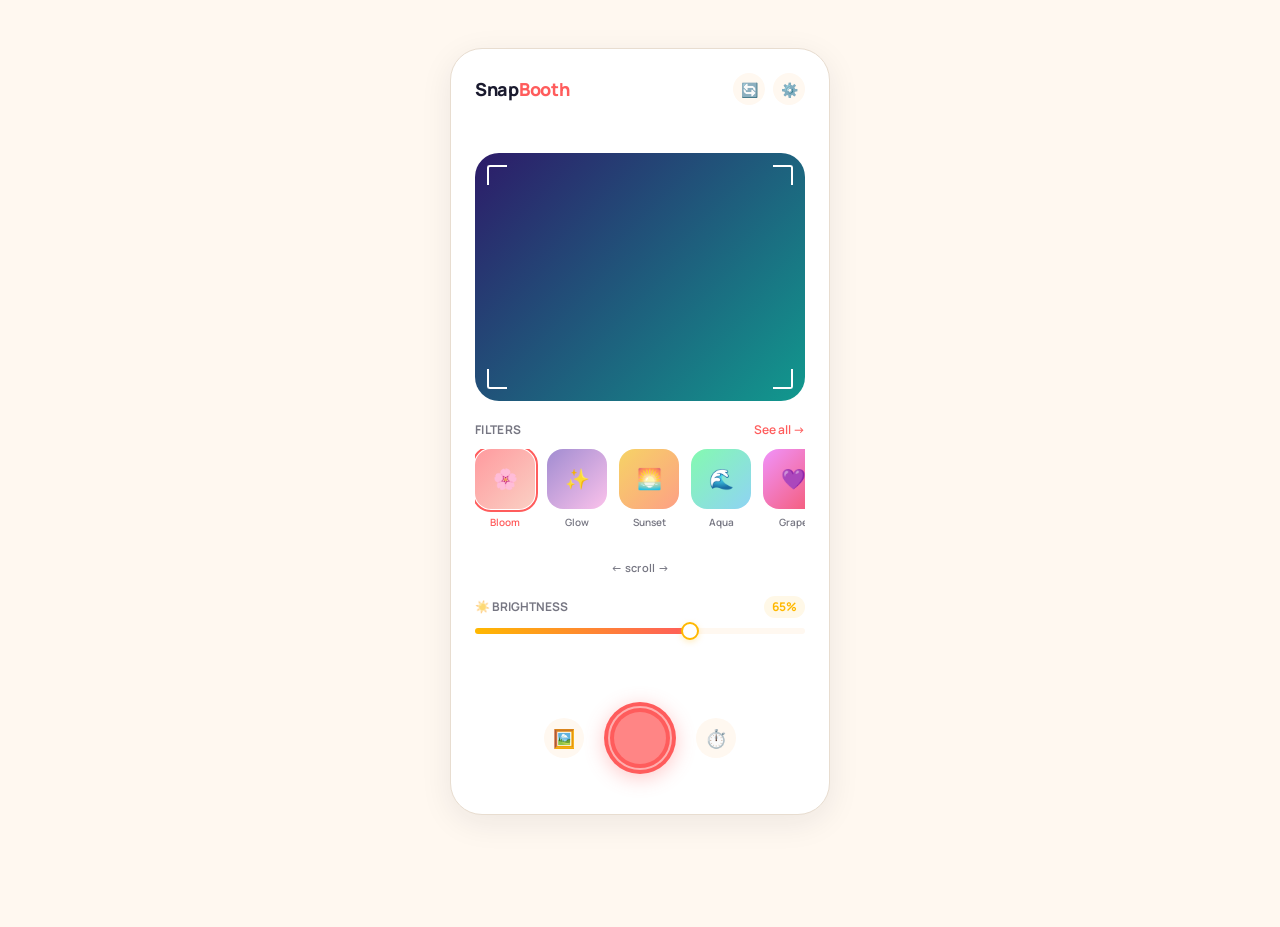
==== index.html @ e552dee5 "first commit" ====
<!doctype html>
<html lang="en">
  <head>
    <meta charset="UTF-8" />
    <meta name="viewport" content="width=device-width, initial-scale=1.0" />
    <title>📸 SnapBooth — Design Spec Sheet</title>
    <link
      href="https://fonts.googleapis.com/css2?family=Manrope:wght@400;500;600;700;800&display=swap"
      rel="stylesheet"
    />
    <link rel="stylesheet" href="photobooth-spec.css" />
  </head>
  <!-- ═══════════════════════════════════════
     SECTION 1 — ANNOTATED MOCKUP
════════════════════════════════════════ -->
<section class="section">

  <div class="mockup-wrap">

    <!-- MOCKUP FRAME -->
    <div class="mockup-frame">

      <!-- App Header -->
      <div class="app-header ann">
        <div class="app-logo">Snap<span>Booth</span></div>
        <div class="app-header-icons">
          <div class="icon-btn">🔄</div>
          <div class="icon-btn">⚙️</div>
        </div>
      </div>

      <div class="spacer-28"></div>

      <!-- Camera Preview -->
      <div class="camera-preview ann">
        <video id="webcam" autoplay playsinline></video>
        <div class="corner tl"></div>
        <div class="corner tr"></div>
        <div class="corner bl"></div>
        <div class="corner br"></div>
      </div>

      <!-- Filter Row -->
      <div class="filter-label-row ann">
        <span>FILTERS</span>
        <a>See all →</a>
      </div>
      <div class="filter-scroll">
        <div class="filter-thumb active filter-thumb--first">
          <div class="filter-thumb-img ft-1">
            <div class="inner">🌸</div>
          </div>
          <div class="filter-thumb-name">Bloom</div>
          <div class="chip coral-chip chip-thumb-size">60×60px</div>
        </div>
        <div class="filter-thumb">
          <div class="filter-thumb-img ft-2"><div class="inner">✨</div></div>
          <div class="filter-thumb-name">Glow</div>
        </div>
        <div class="filter-thumb">
          <div class="filter-thumb-img ft-3"><div class="inner">🌅</div></div>
          <div class="filter-thumb-name">Sunset</div>
        </div>
        <div class="filter-thumb">
          <div class="filter-thumb-img ft-4"><div class="inner">🌊</div></div>
          <div class="filter-thumb-name">Aqua</div>
        </div>
        <div class="filter-thumb">
          <div class="filter-thumb-img ft-5"><div class="inner">💜</div></div>
          <div class="filter-thumb-name">Grape</div>
        </div>
        <div class="filter-thumb">
          <div class="filter-thumb-img ft-6"><div class="inner">🧊</div></div>
          <div class="filter-thumb-name">Ice</div>
        </div>
      </div>
      <div class="scroll-hint">← scroll →</div>

      <div class="spacer-20"></div>

      <!-- Brightness Slider -->
      <div class="slider-section ann">
        <div class="slider-header">
          <span>☀️ BRIGHTNESS</span>
          <span class="value">65%</span>
        </div>
        <div class="slider-track ann">
          <div class="slider-fill"></div>
          <div class="slider-thumb"></div>
        </div>
      </div>

      <div class="spacer-36"></div>

      <!-- Shutter Row -->
      <div class="shutter-row ann">
        <div class="shutter-side-btn shutter-side-btn--annotated">
          🖼️
        </div>
        <div class="shutter-btn ann">
          <div class="shutter-btn-inner"></div>
        </div>
        <div class="shutter-side-btn">⏱️</div>
      </div>

      <div class="spacer-16"></div>

    </div>
  <body>
<script src="./index.js"></script>
  </body>
</html>
---- photobooth-spec.css ----
/* ═══════════════════════════════════════════
   SnapBooth — Design Spec Sheet
   styles.css
════════════════════════════════════════════ */

/* ── Reset ───────────────────────────────── */
*,
*::before,
*::after {
  box-sizing: border-box;
  margin: 0;
  padding: 0;
}

/* ── Design tokens ───────────────────────── */
:root {
  --coral: #ff5c5c;
  --amber: #ffb800;
  --mint: #3ddba6;
  --lavender: #c9aaff;
  --ink: #1a1a2e;
  --ink-60: #1a1a2e99;
  --canvas: #fff8f0;
  --white: #ffffff;
  --card-bg: #ffffff;
  --rule: #e8ddd0;

  --r-sm: 8px;
  --r-md: 16px;
  --r-lg: 24px;
  --r-xl: 32px;
  --r-pill: 999px;

  --font: "Manrope", sans-serif;
}

/* ── Base ────────────────────────────────── */
body {
  font-family: var(--font);
  background: var(--canvas);
  color: var(--ink);
  padding: 48px 32px;
  line-height: 1.5;
}

/* ══════════════════════════════════════════
   PAGE HEADER
══════════════════════════════════════════ */
.page-header {
  display: flex;
  align-items: flex-start;
  justify-content: space-between;
  flex-wrap: wrap;
  gap: 16px;
  margin-bottom: 56px;
  padding-bottom: 32px;
  border-bottom: 2px solid var(--rule);
}

.page-header h1 {
  font-size: 36px;
  font-weight: 800;
  letter-spacing: -0.5px;
  line-height: 1.15;
}

.page-header h1 span {
  color: var(--coral);
}

.page-header p {
  font-size: 14px;
  color: var(--ink-60);
  margin-top: 6px;
  max-width: 340px;
}

/* Badges */
.badge-row {
  display: flex;
  gap: 8px;
  flex-wrap: wrap;
  align-items: center;
}

.badge {
  font-size: 11px;
  font-weight: 700;
  letter-spacing: 0.5px;
  text-transform: uppercase;
  padding: 5px 12px;
  border-radius: var(--r-pill);
  background: var(--ink);
  color: var(--white);
}

.badge.coral {
  background: var(--coral);
}
.badge.mint {
  background: var(--mint);
  color: var(--ink);
}

/* ══════════════════════════════════════════
   SECTION LAYOUT
══════════════════════════════════════════ */
.section {
  margin-bottom: 64px;
}

.section-title {
  font-size: 11px;
  font-weight: 700;
  letter-spacing: 1.5px;
  text-transform: uppercase;
  color: var(--coral);
  margin-bottom: 24px;
  display: flex;
  align-items: center;
  gap: 10px;
}

.section-title::after {
  content: "";
  flex: 1;
  height: 1px;
  background: var(--rule);
}

/* Panel card */
.panel {
  background: var(--card-bg);
  border-radius: var(--r-lg);
  border: 1.5px solid var(--rule);
  padding: 28px 32px;
}

/* ══════════════════════════════════════════
   SECTION 1 — MOCKUP
══════════════════════════════════════════ */
.mockup-wrap {
  display: flex;
  gap: 40px;
  justify-content: center;
  align-items: center;
  flex-wrap: wrap;
}

.mockup-frame {
  background: var(--white);
  border-radius: var(--r-xl);
  border: 1.5px solid var(--rule);
  padding: 24px;
  width: 380px;
  flex-shrink: 0;
  position: relative;
  box-shadow: 0 8px 32px #1a1a2e14;
}

/* Chip positioning helpers on mockup-frame */
.mockup-frame > .chip-frame-padding {
  position: absolute;
  top: 10px;
  left: -70px;
}

.mockup-frame > .chip-frame-width {
  position: absolute;
  top: 10px;
  right: -82px;
}

/* ── App header bar ──────────────────────── */
.app-header {
  display: flex;
  justify-content: space-between;
  align-items: center;
  margin-bottom: 20px;
  position: relative;
}

.app-logo {
  font-size: 18px;
  font-weight: 800;
  color: var(--ink);
  letter-spacing: -0.3px;
}

.app-logo span {
  color: var(--coral);
}

.app-header-icons {
  display: flex;
  gap: 8px;
}

.icon-btn {
  width: 32px;
  height: 32px;
  border-radius: var(--r-pill);
  background: var(--canvas);
  display: flex;
  align-items: center;
  justify-content: center;
  font-size: 14px;
  cursor: pointer;
}
.icon-btn :active {
  transition: 0.2s;
}
.chip-header-font {
  position: absolute;
  bottom: -22px;
  left: 0;
}

.chip-header-icon {
  position: absolute;
  bottom: -22px;
  right: 0;
}

/* Spacer */
.spacer-28 {
  height: 28px;
}
.spacer-14 {
  height: 14px;
}
.spacer-20 {
  height: 20px;
}
.spacer-36 {
  height: 36px;
}
.spacer-16 {
  height: 16px;
}
.spacer-12 {
  height: 12px;
}

/* ── Camera preview ──────────────────────── */
.camera-preview {
  width: 100%;
  aspect-ratio: 4/3;
  border-radius: var(--r-lg);
  background: linear-gradient(135deg, #2d1b69 0%, #11998e 100%);
  position: relative;
  overflow: hidden;
  margin-bottom: 20px;
}
.camera-preview video {
  width: 100%;
  height: 100%;
  object-fit: cover;
  transform: scaleX(-1);
}
.camera-preview-inner {
  position: absolute;
  inset: 0;
  display: flex;
  align-items: center;
  justify-content: center;
  flex-direction: column;
  gap: 8px;
}

.camera-icon {
  font-size: 40px;
  opacity: 0.6;
}

.camera-label {
  font-size: 12px;
  font-weight: 600;
  color: rgba(255, 255, 255, 0.5);
  letter-spacing: 0.5px;
}

/* Corner guides */
.corner {
  position: absolute;
  width: 20px;
  height: 20px;
}

.corner.tl {
  top: 12px;
  left: 12px;
  border-top: 2px solid #fff;
  border-left: 2px solid #fff;
  border-radius: 3px 0 0 0;
}

.corner.tr {
  top: 12px;
  right: 12px;
  border-top: 2px solid #fff;
  border-right: 2px solid #fff;
  border-radius: 0 3px 0 0;
}

.corner.bl {
  bottom: 12px;
  left: 12px;
  border-bottom: 2px solid #fff;
  border-left: 2px solid #fff;
  border-radius: 0 0 0 3px;
}

.corner.br {
  bottom: 12px;
  right: 12px;
  border-bottom: 2px solid #fff;
  border-right: 2px solid #fff;
  border-radius: 0 0 3px 0;
}

/* Camera preview annotation chips */
.chip-preview-radius {
  position: absolute;
  bottom: 10px;
  left: 10px;
}

.chip-preview-ratio {
  position: absolute;
  top: 10px;
  right: 10px;
}

/* ── Filter row ──────────────────────────── */
.filter-label-row {
  display: flex;
  justify-content: space-between;
  align-items: center;
  margin-bottom: 10px;
  position: relative;
}

.filter-label-row span {
  font-size: 12px;
  font-weight: 700;
  color: var(--ink-60);
  letter-spacing: 0.3px;
}

.filter-label-row a {
  font-size: 12px;
  font-weight: 600;
  color: var(--coral);
}

.chip-filter-gap {
  position: absolute;
  bottom: -20px;
  left: 0;
}

.filter-scroll {
  display: flex;
  gap: 12px;
  overflow-x: auto;
  padding-bottom: 6px;
  margin-bottom: 24px;
  scrollbar-width: none;
  position: relative;
}

.filter-scroll::-webkit-scrollbar {
  display: none;
}

.filter-thumb {
  flex-shrink: 0;
  width: 60px;
  display: flex;
  flex-direction: column;
  align-items: center;
  gap: 6px;
  cursor: pointer;
  transition: all 0.2s;
}

.filter-thumb-img {
  width: 60px;
  height: 60px;
  border-radius: var(--r-md, 12px);
  position: relative;
  overflow: hidden;
  background: #e8e5e0;
  transition: all 0.2s;
}

.filter-thumb-img .inner {
  position: absolute;
  inset: 0;
  display: flex;
  align-items: center;
  justify-content: center;
  font-size: 20px;
}

.filter-thumb-name {
  font-size: 10px;
  font-weight: 600;
  color: var(--ink-60, #888);
  text-align: center;
}
.filter-thumb.active .filter-thumb-img {
  outline: 2.5px solid var(--coral, #ff5a5f);
  outline-offset: 1px;
}

.filter-thumb.active .filter-thumb-name {
  color: var(--coral, #ff5a5f);
}

/* Filter gradients */
.ft-1 {
  background: linear-gradient(135deg, #ff9a9e, #fad0c4);
}
.ft-2 {
  background: linear-gradient(135deg, #a18cd1, #fbc2eb);
}
.ft-3 {
  background: linear-gradient(135deg, #f6d365, #fda085);
}
.ft-4 {
  background: linear-gradient(135deg, #84fab0, #8fd3f4);
}
.ft-5 {
  background: linear-gradient(135deg, #f093fb, #f5576c);
}
.ft-6 {
  background: linear-gradient(135deg, #4facfe, #00f2fe);
}

/* First thumb size chip */
.filter-thumb--first {
  position: relative;
}

.chip-thumb-size {
  position: absolute;
  top: -26px;
  left: 50%;
  transform: translateX(-50%);
}

/* Scroll hint */
.scroll-hint {
  text-align: center;
  font-size: 11px;
  font-weight: 600;
  color: var(--ink-60);
  margin-top: 8px;
  letter-spacing: 0.3px;
}

/* ── Brightness slider ───────────────────── */
.slider-section {
  margin-bottom: 24px;
  position: relative;
}

.slider-header {
  display: flex;
  justify-content: space-between;
  align-items: center;
  margin-bottom: 10px;
}

.slider-header span {
  font-size: 12px;
  font-weight: 700;
  color: var(--ink-60);
}

.slider-header .value {
  font-size: 12px;
  font-weight: 700;
  color: var(--amber);
  background: #fff8e7;
  padding: 2px 8px;
  border-radius: var(--r-pill);
}

.slider-track {
  width: 100%;
  height: 6px;
  background: var(--canvas);
  border-radius: var(--r-pill);
  position: relative;
}

.slider-fill {
  position: absolute;
  left: 0;
  top: 0;
  bottom: 0;
  width: 65%;
  background: linear-gradient(90deg, var(--amber), var(--coral));
  border-radius: var(--r-pill);
}

.slider-thumb {
  position: absolute;
  top: 50%;
  left: 65%;
  transform: translate(-50%, -50%);
  width: 18px;
  height: 18px;
  background: var(--white);
  border: 2.5px solid var(--amber);
  border-radius: 50%;
  box-shadow: 0 2px 6px #ffb80040;
}

.chip-slider-track {
  position: absolute;
  bottom: -24px;
  left: 50%;
  transform: translateX(-50%);
}

.chip-slider-thumb {
  position: absolute;
  right: 0;
  bottom: -20px;
}

/* ── Shutter row ─────────────────────────── */
.shutter-row {
  display: flex;
  align-items: center;
  justify-content: center;
  gap: 20px;
  padding-top: 8px;
  position: relative;
}

.shutter-side-btn {
  width: 40px;
  height: 40px;
  border-radius: var(--r-pill);
  background: var(--canvas);
  display: flex;
  align-items: center;
  justify-content: center;
  font-size: 18px;
}

.shutter-side-btn--annotated {
  position: relative;
}

.chip-side-btn-size {
  position: absolute;
  bottom: -22px;
  left: 50%;
  transform: translateX(-50%);
}

.shutter-btn {
  width: 72px;
  height: 72px;
  border-radius: 50%;
  background: var(--coral);
  display: flex;
  align-items: center;
  justify-content: center;
  box-shadow: 0 4px 20px #ff5c5c55;
  position: relative;
}

.shutter-btn::after {
  content: "";
  position: absolute;
  inset: 4px;
  border-radius: 50%;
  border: 2.5px solid rgba(255, 255, 255, 0.5);
}

.shutter-btn-inner {
  width: 52px;
  height: 52px;
  border-radius: 50%;
  background: var(--white);
  opacity: 0.25;
}

.chip-shutter-size {
  position: absolute;
  top: -30px;
  left: 50%;
  transform: translateX(-50%);
}

.chip-shutter-shadow {
  position: absolute;
  bottom: -24px;
  left: 50%;
  transform: translateX(-50%);
}

/* ══════════════════════════════════════════
   ANNOTATION CHIPS
══════════════════════════════════════════ */
.chip {
  position: absolute;
  background: var(--ink);
  color: var(--white);
  font-family: "Manrope", monospace;
  font-size: 10px;
  font-weight: 700;
  padding: 3px 7px;
  border-radius: 4px;
  white-space: nowrap;
  z-index: 10;
  line-height: 1.4;
}

.chip::before {
  content: "";
  position: absolute;
  width: 6px;
  height: 6px;
  border-radius: 50%;
  background: var(--coral);
}

/* Chip directional variants */
.chip.r {
  left: calc(100% + 8px);
  top: 50%;
  transform: translateY(-50%);
}
.chip.r::before {
  left: -11px;
  top: 50%;
  transform: translateY(-50%);
}

.chip.l {
  right: calc(100% + 8px);
  top: 50%;
  transform: translateY(-50%);
}
.chip.l::before {
  right: -11px;
  top: 50%;
  transform: translateY(-50%);
}

.chip.b {
  top: calc(100% + 8px);
  left: 50%;
  transform: translateX(-50%);
}
.chip.b::before {
  top: -11px;
  left: 50%;
  transform: translateX(-50%);
}

.chip.t {
  bottom: calc(100% + 8px);
  left: 50%;
  transform: translateX(-50%);
}
.chip.t::before {
  bottom: -11px;
  left: 50%;
  transform: translateX(-50%);
}

/* Chip colour variants */
.chip.amber {
  background: var(--amber);
  color: var(--ink);
}
.chip.amber::before {
  background: var(--amber);
}
.chip.mint {
  background: var(--mint);
  color: var(--ink);
}
.chip.mint::before {
  background: var(--mint);
}
.chip.lav {
  background: var(--lavender);
  color: var(--ink);
}
.chip.lav::before {
  background: var(--lavender);
}
.chip.coral-chip {
  background: var(--coral);
}
.chip.coral-chip::before {
  background: var(--coral);
}

/* Positioning helper */
.ann {
  position: relative;
}

/* ── Chip key legend ─────────────────────── */
.chip-key {
  display: flex;
  flex-wrap: wrap;
  gap: 10px;
  margin-top: 24px;
}

.chip-key-item {
  display: flex;
  align-items: center;
  gap: 6px;
  font-size: 11px;
  font-weight: 600;
  color: var(--ink-60);
}

.dot {
  width: 10px;
  height: 10px;
  border-radius: 50%;
}

.dot.ink {
  background: var(--ink);
}
.dot.amber {
  background: var(--amber);
}
.dot.mint {
  background: var(--mint);
}
.dot.lav {
  background: var(--lavender);
}
.dot.coral {
  background: var(--coral);
}

/* ── Quick-sizes panel ───────────────────── */
.quick-sizes {
  max-width: 260px;
}

.quick-sizes-title {
  font-size: 11px;
  font-weight: 700;
  text-transform: uppercase;
  letter-spacing: 0.8px;
  color: var(--ink-60);
  margin-bottom: 12px;
}

.quick-sizes-list {
  display: flex;
  flex-direction: column;
  gap: 8px;
}

/* ══════════════════════════════════════════
   SECTION 2 — COLORS
══════════════════════════════════════════ */
.swatches {
  display: flex;
  flex-wrap: wrap;
  gap: 16px;
}

.swatch-card {
  width: 160px;
  border-radius: var(--r-md);
  border: 1.5px solid var(--rule);
  overflow: hidden;
}

.swatch-color {
  height: 64px;
}

.swatch-color--white {
  border-bottom: 1.5px solid var(--rule);
}

.swatch-info {
  padding: 10px 12px;
}

.swatch-hex {
  font-size: 13px;
  font-weight: 700;
  font-family: monospace;
  color: var(--ink);
  display: block;
  margin-bottom: 4px;
}

.swatch-role {
  font-size: 11px;
  font-weight: 500;
  color: var(--ink-60);
  line-height: 1.4;
}

/* ══════════════════════════════════════════
   SECTION 3 — TYPOGRAPHY
══════════════════════════════════════════ */
.type-rows {
  display: flex;
  flex-direction: column;
  gap: 0;
}

.type-row {
  display: grid;
  grid-template-columns: 200px 1fr 80px 80px;
  align-items: center;
  gap: 16px;
  padding: 14px 0;
  border-bottom: 1px solid var(--rule);
}

.type-row:last-child {
  border-bottom: none;
}

.type-label {
  font-size: 11px;
  font-weight: 700;
  color: var(--ink-60);
  text-transform: uppercase;
  letter-spacing: 0.8px;
}

.type-preview {
  /* each row's preview text is styled inline per specimen */
}

.type-size {
  font-size: 12px;
  font-weight: 700;
  color: var(--coral);
  font-family: monospace;
}

.type-weight {
  font-size: 12px;
  font-weight: 600;
  color: var(--ink-60);
  font-family: monospace;
}

/* Specimen helpers */
.spec-app-name {
  font-family: var(--font);
  font-size: 24px;
  font-weight: 800;
  color: var(--ink);
  line-height: 1.2;
  margin-top: 4px;
}

.spec-section-heading {
  font-family: var(--font);
  font-size: 18px;
  font-weight: 800;
  color: var(--ink);
  margin-top: 4px;
}

.spec-row-label {
  font-family: var(--font);
  font-size: 12px;
  font-weight: 700;
  letter-spacing: 0.3px;
  color: var(--ink-60);
  margin-top: 4px;
  text-transform: uppercase;
}

.spec-thumb-name {
  font-family: var(--font);
  font-size: 10px;
  font-weight: 600;
  color: var(--ink-60);
  margin-top: 4px;
}

.spec-value-chip {
  font-family: var(--font);
  font-size: 12px;
  font-weight: 700;
  color: #a07000;
  background: #fff8e7;
  display: inline-block;
  padding: 2px 8px;
  border-radius: var(--r-pill);
  margin-top: 4px;
}

.spec-body {
  font-family: var(--font);
  font-size: 13px;
  font-weight: 500;
  color: var(--ink-60);
  margin-top: 4px;
}

.spec-section-label {
  font-family: var(--font);
  font-size: 11px;
  font-weight: 700;
  letter-spacing: 1.5px;
  text-transform: uppercase;
  color: var(--coral);
  margin-top: 4px;
}

/* ══════════════════════════════════════════
   SECTION 4 — SPACING & SIZES
══════════════════════════════════════════ */
.spacing-grid {
  display: grid;
  grid-template-columns: 1fr 1fr;
  gap: 12px;
}

.spacing-item {
  background: var(--canvas);
  border-radius: var(--r-md);
  padding: 14px 16px;
  display: flex;
  justify-content: space-between;
  align-items: center;
}

.spacing-item--compact {
  padding: 10px 14px;
}

.spacing-key {
  font-size: 12px;
  font-weight: 600;
  color: var(--ink-60);
}

.spacing-val {
  font-size: 13px;
  font-weight: 800;
  color: var(--ink);
  font-family: monospace;
  background: var(--white);
  padding: 3px 10px;
  border-radius: var(--r-pill);
  border: 1.5px solid var(--rule);
}

/* ══════════════════════════════════════════
   SECTION 5 — COMPONENT CARDS
══════════════════════════════════════════ */
.comp-grid {
  display: grid;
  grid-template-columns: repeat(auto-fill, minmax(300px, 1fr));
  gap: 20px;
}

.comp-card {
  border-radius: var(--r-lg);
  border: 1.5px solid var(--rule);
  overflow: hidden;
  background: var(--white);
}

/* Card headers — each component gets its own bg set in HTML */
.comp-card-header {
  padding: 14px 20px;
  display: flex;
  align-items: center;
  gap: 10px;
  border-bottom: 1.5px solid var(--rule);
}

.comp-card-header--camera {
  background: #f0faff;
}
.comp-card-header--filter {
  background: #fff5ff;
}
.comp-card-header--slider {
  background: #fffbf0;
}
.comp-card-header--shutter {
  background: #fff0f0;
}

.comp-icon {
  width: 30px;
  height: 30px;
  border-radius: var(--r-sm);
  display: flex;
  align-items: center;
  justify-content: center;
  font-size: 15px;
  flex-shrink: 0;
}

.comp-icon--camera {
  background: #e0f4ff;
}
.comp-icon--filter {
  background: #f0e0ff;
}
.comp-icon--slider {
  background: #fff3cc;
}
.comp-icon--shutter {
  background: #ffe0e0;
}

.comp-name {
  font-size: 14px;
  font-weight: 800;
  color: var(--ink);
}

.comp-body {
  padding: 16px 20px;
}

.comp-row {
  display: flex;
  justify-content: space-between;
  align-items: flex-start;
  padding: 7px 0;
  border-bottom: 1px solid var(--rule);
  gap: 16px;
}

.comp-row:last-child {
  border-bottom: none;
}

.comp-k {
  font-size: 11px;
  font-weight: 600;
  color: var(--ink-60);
  padding-top: 1px;
}

.comp-v {
  font-size: 12px;
  font-weight: 700;
  color: var(--ink);
  font-family: monospace;
  text-align: right;
  background: var(--canvas);
  padding: 2px 8px;
  border-radius: 4px;
  flex-shrink: 0;
}

.comp-v.coral {
  color: var(--coral);
}
.comp-v.amber {
  color: #a07000;
}
.comp-v.mint {
  color: #1a7a5c;
}

/* Mini preview thumbnail inside comp cards */
.comp-preview {
  border-radius: var(--r-md);
  margin-bottom: 14px;
  overflow: hidden;
}

/* Mini camera preview (inside comp card) */
.comp-preview--camera {
  height: 80px;
  border-radius: 12px;
  aspect-ratio: 4/3;
  margin-bottom: 12px;
}

.comp-preview--camera .camera-preview-inner {
  gap: 4px;
}

.comp-preview--camera .camera-icon-sm {
  font-size: 20px;
  opacity: 0.5;
}

.comp-preview--camera .camera-label-sm {
  font-size: 9px;
  font-weight: 600;
  color: rgba(255, 255, 255, 0.4);
  letter-spacing: 0.4px;
}

/* Mini filter strip (inside comp card) */
.comp-preview--filter {
  display: flex;
  gap: 8px;
  padding: 10px;
  background: var(--canvas);
  border-radius: 10px;
  margin-bottom: 12px;
  overflow: hidden;
}

.filter-mini-thumb {
  flex-shrink: 0;
  width: 42px;
  height: 42px;
  border-radius: 10px;
  display: flex;
  align-items: center;
  justify-content: center;
  font-size: 16px;
}

.filter-mini-thumb--active {
  outline: 2px solid var(--coral);
  outline-offset: 1px;
}

/* Mini slider (inside comp card) */
.comp-preview--slider {
  padding: 16px 12px;
  background: var(--canvas);
  border-radius: 10px;
  margin-bottom: 12px;
}

.slider-mini-header {
  display: flex;
  justify-content: space-between;
  margin-bottom: 10px;
}

.slider-mini-label {
  font-size: 10px;
  font-weight: 700;
  color: var(--ink-60);
}

.slider-mini-value {
  font-size: 10px;
  font-weight: 700;
  color: #a07000;
  background: #fff8e7;
  padding: 1px 7px;
  border-radius: var(--r-pill);
}

.slider-mini-track {
  width: 100%;
  height: 6px;
  background: #e8ddd0;
  border-radius: var(--r-pill);
  position: relative;
}

.slider-mini-fill {
  position: absolute;
  left: 0;
  top: 0;
  bottom: 0;
  width: 65%;
  background: linear-gradient(90deg, #ffb800, #ff5c5c);
  border-radius: var(--r-pill);
}

.slider-mini-thumb {
  position: absolute;
  left: 65%;
  top: 50%;
  transform: translate(-50%, -50%);
  width: 14px;
  height: 14px;
  background: white;
  border: 2px solid #ffb800;
  border-radius: 50%;
}

/* Mini shutter (inside comp card) */
.comp-preview--shutter {
  display: flex;
  align-items: center;
  justify-content: center;
  gap: 14px;
  padding: 16px;
  background: var(--canvas);
  border-radius: 10px;
  margin-bottom: 12px;
}

.shutter-mini-side {
  width: 30px;
  height: 30px;
  border-radius: 50%;
  background: white;
  border: 1.5px solid var(--rule);
  display: flex;
  align-items: center;
  justify-content: center;
  font-size: 12px;
}

.shutter-mini-btn {
  width: 54px;
  height: 54px;
  border-radius: 50%;
  background: var(--coral);
  display: flex;
  align-items: center;
  justify-content: center;
  box-shadow: 0 3px 14px #ff5c5c55;
  position: relative;
  flex-shrink: 0;
}

.shutter-mini-ring {
  position: absolute;
  inset: 3px;
  border-radius: 50%;
  border: 2px solid rgba(255, 255, 255, 0.45);
}

.shutter-mini-inner {
  width: 38px;
  height: 38px;
  border-radius: 50%;
  background: rgba(255, 255, 255, 0.2);
}

/* Sub-label inside comp-card */
.comp-sub-label {
  font-size: 11px;
  font-weight: 700;
  text-transform: uppercase;
  letter-spacing: 0.8px;
  margin-bottom: 8px;
}

.comp-sub-label.coral {
  color: var(--coral);
}
.comp-sub-label.muted {
  color: var(--ink-60);
}

/* ══════════════════════════════════════════
   FOOTER
══════════════════════════════════════════ */
.footer {
  margin-top: 64px;
  padding-top: 24px;
  border-top: 1.5px solid var(--rule);
  display: flex;
  justify-content: space-between;
  align-items: center;
  flex-wrap: wrap;
  gap: 12px;
}

.footer p {
  font-size: 12px;
  color: var(--ink-60);
  font-weight: 500;
}

/* ══════════════════════════════════════════
   SVG ANNOTATION LINES (unused, reserved)
══════════════════════════════════════════ */
svg.ann-lines {
  position: absolute;
  pointer-events: none;
  top: 0;
  left: 0;
  width: 100%;
  height: 100%;
  overflow: visible;
}

/* ── Chip key sidebar helpers ────────────── */
.chip-key-heading {
  font-size: 13px;
  font-weight: 700;
  color: var(--ink);
  margin-bottom: 14px;
}

.chip-key--column {
  flex-direction: column;
}
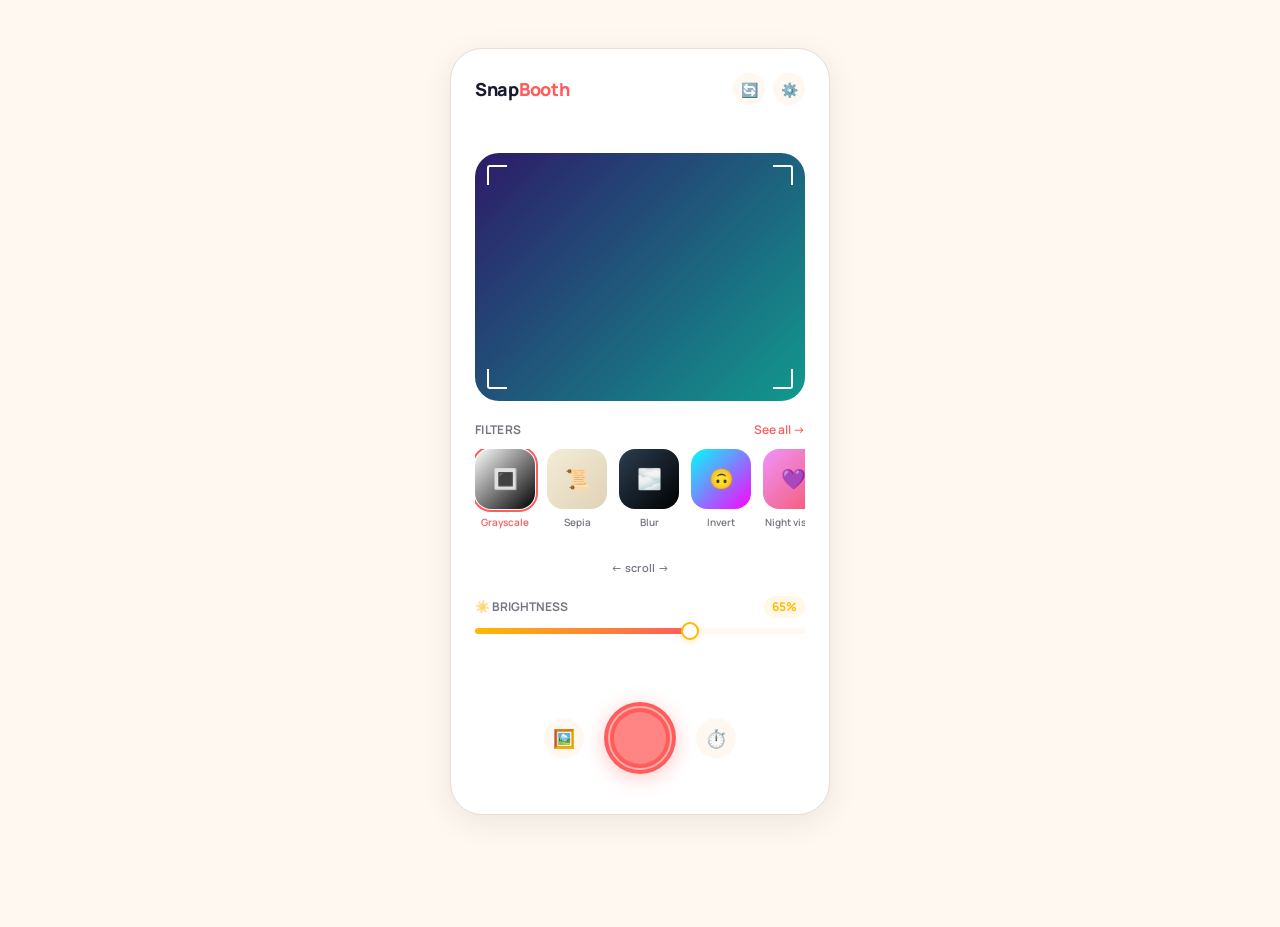
==== commit 81e32f7d: "idk" ====
--- a/index.html
+++ b/index.html
@@ -48,26 +48,26 @@
       <div class="filter-scroll">
         <div class="filter-thumb active filter-thumb--first">
           <div class="filter-thumb-img ft-1">
-            <div class="inner">🌸</div>
+            <div class="inner">🔳</div>
           </div>
-          <div class="filter-thumb-name">Bloom</div>
+          <div class="filter-thumb-name">Grayscale</div>
           <div class="chip coral-chip chip-thumb-size">60×60px</div>
         </div>
         <div class="filter-thumb">
-          <div class="filter-thumb-img ft-2"><div class="inner">✨</div></div>
-          <div class="filter-thumb-name">Glow</div>
+          <div class="filter-thumb-img ft-2"><div class="inner">📜</div></div>
+          <div class="filter-thumb-name">Sepia</div>
         </div>
         <div class="filter-thumb">
-          <div class="filter-thumb-img ft-3"><div class="inner">🌅</div></div>
-          <div class="filter-thumb-name">Sunset</div>
+          <div class="filter-thumb-img ft-3"><div class="inner">🌫️</div></div>
+          <div class="filter-thumb-name">Blur</div>
         </div>
         <div class="filter-thumb">
-          <div class="filter-thumb-img ft-4"><div class="inner">🌊</div></div>
-          <div class="filter-thumb-name">Aqua</div>
+          <div class="filter-thumb-img ft-4"><div class="inner">🙃</div></div>
+          <div class="filter-thumb-name">Invert</div>
         </div>
         <div class="filter-thumb">
           <div class="filter-thumb-img ft-5"><div class="inner">💜</div></div>
-          <div class="filter-thumb-name">Grape</div>
+          <div class="filter-thumb-name">Night vision</div>
         </div>
         <div class="filter-thumb">
           <div class="filter-thumb-img ft-6"><div class="inner">🧊</div></div>
@@ -82,9 +82,11 @@
       <div class="slider-section ann">
         <div class="slider-header">
           <span>☀️ BRIGHTNESS</span>
-          <span class="value">65%</span>
+          <span class="value" id="brightness-value">65%</span> 
         </div>
         <div class="slider-track ann">
+          <input type="range" id="brightness-slider" min="0" max="100" value="65">
+          
           <div class="slider-fill"></div>
           <div class="slider-thumb"></div>
         </div>
--- a/photobooth-spec.css
+++ b/photobooth-spec.css
@@ -208,7 +208,6 @@
   cursor: pointer;
 }
 .icon-btn :active {
-  transition: 0.2s;
 }
 .chip-header-font {
   position: absolute;
@@ -421,16 +420,16 @@
 
 /* Filter gradients */
 .ft-1 {
-  background: linear-gradient(135deg, #ff9a9e, #fad0c4);
+  background: linear-gradient(135deg, #ffffff, #000000);
 }
 .ft-2 {
-  background: linear-gradient(135deg, #a18cd1, #fbc2eb);
+  background: linear-gradient(135deg, #f4ecd8 0%, #dfd3b6 100%);
 }
 .ft-3 {
-  background: linear-gradient(135deg, #f6d365, #fda085);
+  background: linear-gradient(135deg, #2c3e50 0%, #000000 100%);
 }
 .ft-4 {
-  background: linear-gradient(135deg, #84fab0, #8fd3f4);
+  background: linear-gradient(135deg, #00ffff 0%, #ff00ff 100%);
 }
 .ft-5 {
   background: linear-gradient(135deg, #f093fb, #f5576c);
@@ -505,6 +504,7 @@
   width: 65%;
   background: linear-gradient(90deg, var(--amber), var(--coral));
   border-radius: var(--r-pill);
+  z-index: 1;
 }
 
 .slider-thumb {
@@ -518,6 +518,8 @@
   border: 2.5px solid var(--amber);
   border-radius: 50%;
   box-shadow: 0 2px 6px #ffb80040;
+  z-index: 2;
+  pointer-events: none;
 }
 
 .chip-slider-track {
@@ -531,6 +533,18 @@
   position: absolute;
   right: 0;
   bottom: -20px;
+}
+#brightness-slider {
+  position: absolute;
+  top: 0;
+  left: 0;
+  width: 100%;
+  height: 100%;
+  opacity: 0;
+  cursor: pointer;
+  z-index: 3;
+  margin: 0;
+  padding: 0;
 }
 
 /* ── Shutter row ─────────────────────────── */
